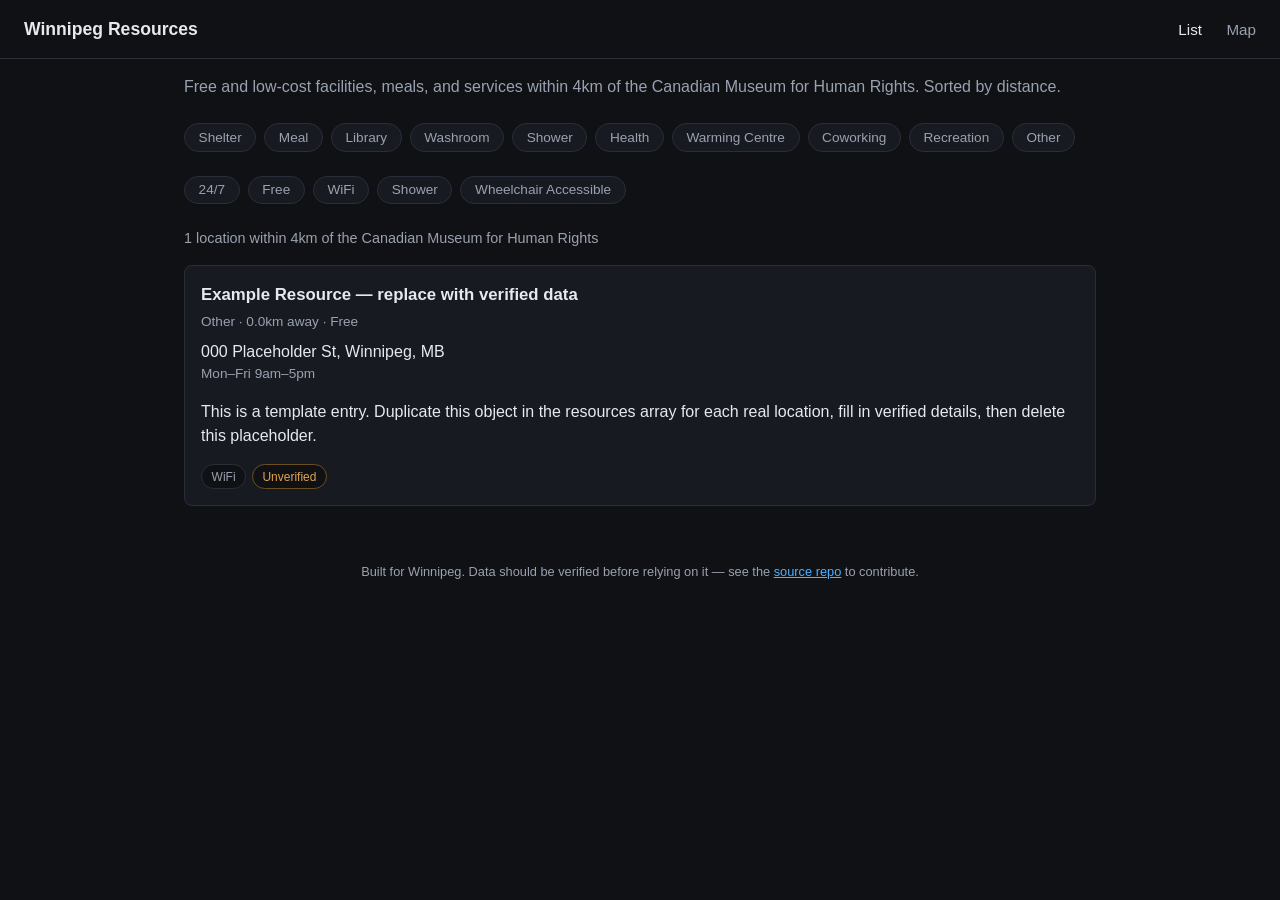
==== index.html @ 6c4f5598 "Initial project structure: resource list + map views Static HTML/CSS/JS site (no build step) with a " ====
<!doctype html>
<html lang="en">
<head>
  <meta charset="utf-8" />
  <meta name="viewport" content="width=device-width, initial-scale=1" />
  <title>Winnipeg Resources</title>
  <meta name="description" content="Free and low-cost resources within 4km of the Canadian Museum for Human Rights in Winnipeg." />
  <link rel="stylesheet" href="css/style.css" />
</head>
<body>
  <header class="site-header">
    <a class="brand" href="index.html">Winnipeg Resources</a>
    <nav>
      <a href="index.html" class="active">List</a>
      <a href="map/index.html">Map</a>
    </nav>
  </header>

  <main>
    <p class="tagline">
      Free and low-cost facilities, meals, and services within 4km of the
      Canadian Museum for Human Rights. Sorted by distance.
    </p>

    <div class="filters" id="category-filters"></div>
    <div class="filters" id="amenity-filters"></div>

    <p class="resource-count" id="resource-count">Loading…</p>
    <div class="resource-list" id="resource-list"></div>
  </main>

  <footer class="site-footer">
    Built for Winnipeg. Data should be verified before relying on it —
    see the <a href="https://github.com/hewhocutsdown/wpg">source repo</a> to contribute.
  </footer>

  <script src="js/utils.js"></script>
  <script src="js/list.js"></script>
</body>
</html>
---- css/style.css ----
:root {
  --bg: #0f1115;
  --bg-elevated: #171a21;
  --border: #2a2e38;
  --text: #e7e9ee;
  --text-dim: #9aa1af;
  --accent: #4fb0ff;
  --accent-dim: #1f4a66;
  --radius: 8px;
  font-family: -apple-system, BlinkMacSystemFont, "Segoe UI", Roboto, Helvetica, Arial, sans-serif;
}

* {
  box-sizing: border-box;
}

body {
  margin: 0;
  background: var(--bg);
  color: var(--text);
  line-height: 1.5;
}

a {
  color: var(--accent);
}

header.site-header {
  border-bottom: 1px solid var(--border);
  padding: 1rem 1.5rem;
  display: flex;
  flex-wrap: wrap;
  align-items: baseline;
  justify-content: space-between;
  gap: 0.5rem;
}

header.site-header .brand {
  font-weight: 700;
  font-size: 1.1rem;
  text-decoration: none;
  color: var(--text);
}

header.site-header nav a {
  margin-left: 1.25rem;
  text-decoration: none;
  color: var(--text-dim);
  font-size: 0.95rem;
}

header.site-header nav a.active,
header.site-header nav a:hover {
  color: var(--text);
}

main {
  max-width: 960px;
  margin: 0 auto;
  padding: 1.5rem;
}

.tagline {
  color: var(--text-dim);
  margin-top: -0.5rem;
  margin-bottom: 1.5rem;
}

.filters {
  display: flex;
  flex-wrap: wrap;
  gap: 0.5rem;
  margin-bottom: 1.5rem;
}

.filter-btn {
  background: var(--bg-elevated);
  border: 1px solid var(--border);
  color: var(--text-dim);
  border-radius: 999px;
  padding: 0.35rem 0.85rem;
  font-size: 0.85rem;
  cursor: pointer;
}

.filter-btn.active {
  background: var(--accent-dim);
  border-color: var(--accent);
  color: var(--text);
}

.filter-btn:hover {
  border-color: var(--accent);
}

.resource-count {
  color: var(--text-dim);
  font-size: 0.9rem;
  margin-bottom: 1rem;
}

.resource-list {
  display: grid;
  gap: 0.75rem;
}

.resource-card {
  background: var(--bg-elevated);
  border: 1px solid var(--border);
  border-radius: var(--radius);
  padding: 1rem;
}

.resource-card h3 {
  margin: 0 0 0.25rem;
  font-size: 1.05rem;
}

.resource-meta {
  color: var(--text-dim);
  font-size: 0.85rem;
  margin-bottom: 0.5rem;
}

.resource-tags {
  display: flex;
  flex-wrap: wrap;
  gap: 0.35rem;
  margin-top: 0.5rem;
}

.tag {
  background: var(--bg);
  border: 1px solid var(--border);
  border-radius: 999px;
  padding: 0.15rem 0.6rem;
  font-size: 0.75rem;
  color: var(--text-dim);
}

.tag.unverified {
  color: #e0a34f;
  border-color: #6b4f1f;
}

#map {
  height: 70vh;
  min-height: 420px;
  border-radius: var(--radius);
  border: 1px solid var(--border);
}

footer.site-footer {
  text-align: center;
  color: var(--text-dim);
  font-size: 0.8rem;
  padding: 2rem 1rem;
}

.leaflet-popup-content-wrapper {
  background: var(--bg-elevated);
  color: var(--text);
}

.leaflet-popup-tip {
  background: var(--bg-elevated);
}

.popup-title {
  font-weight: 700;
  margin-bottom: 0.25rem;
}
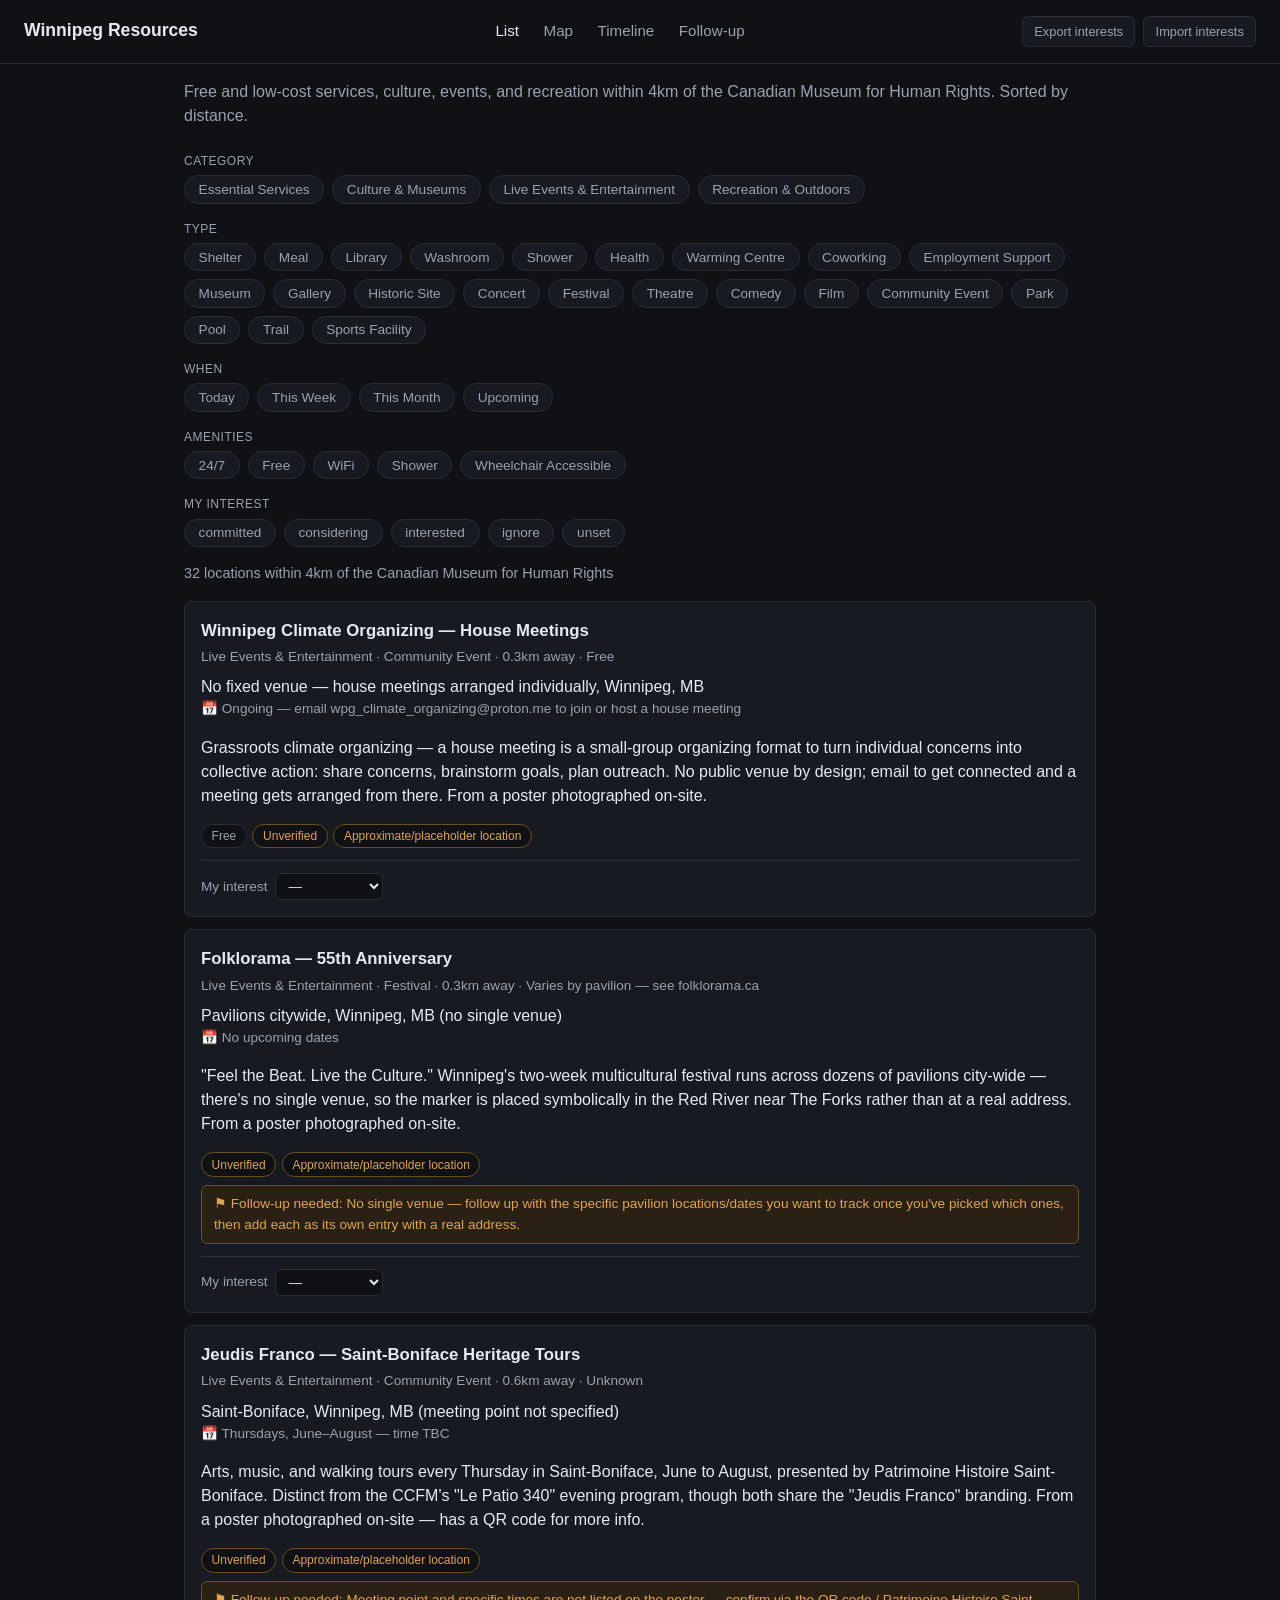
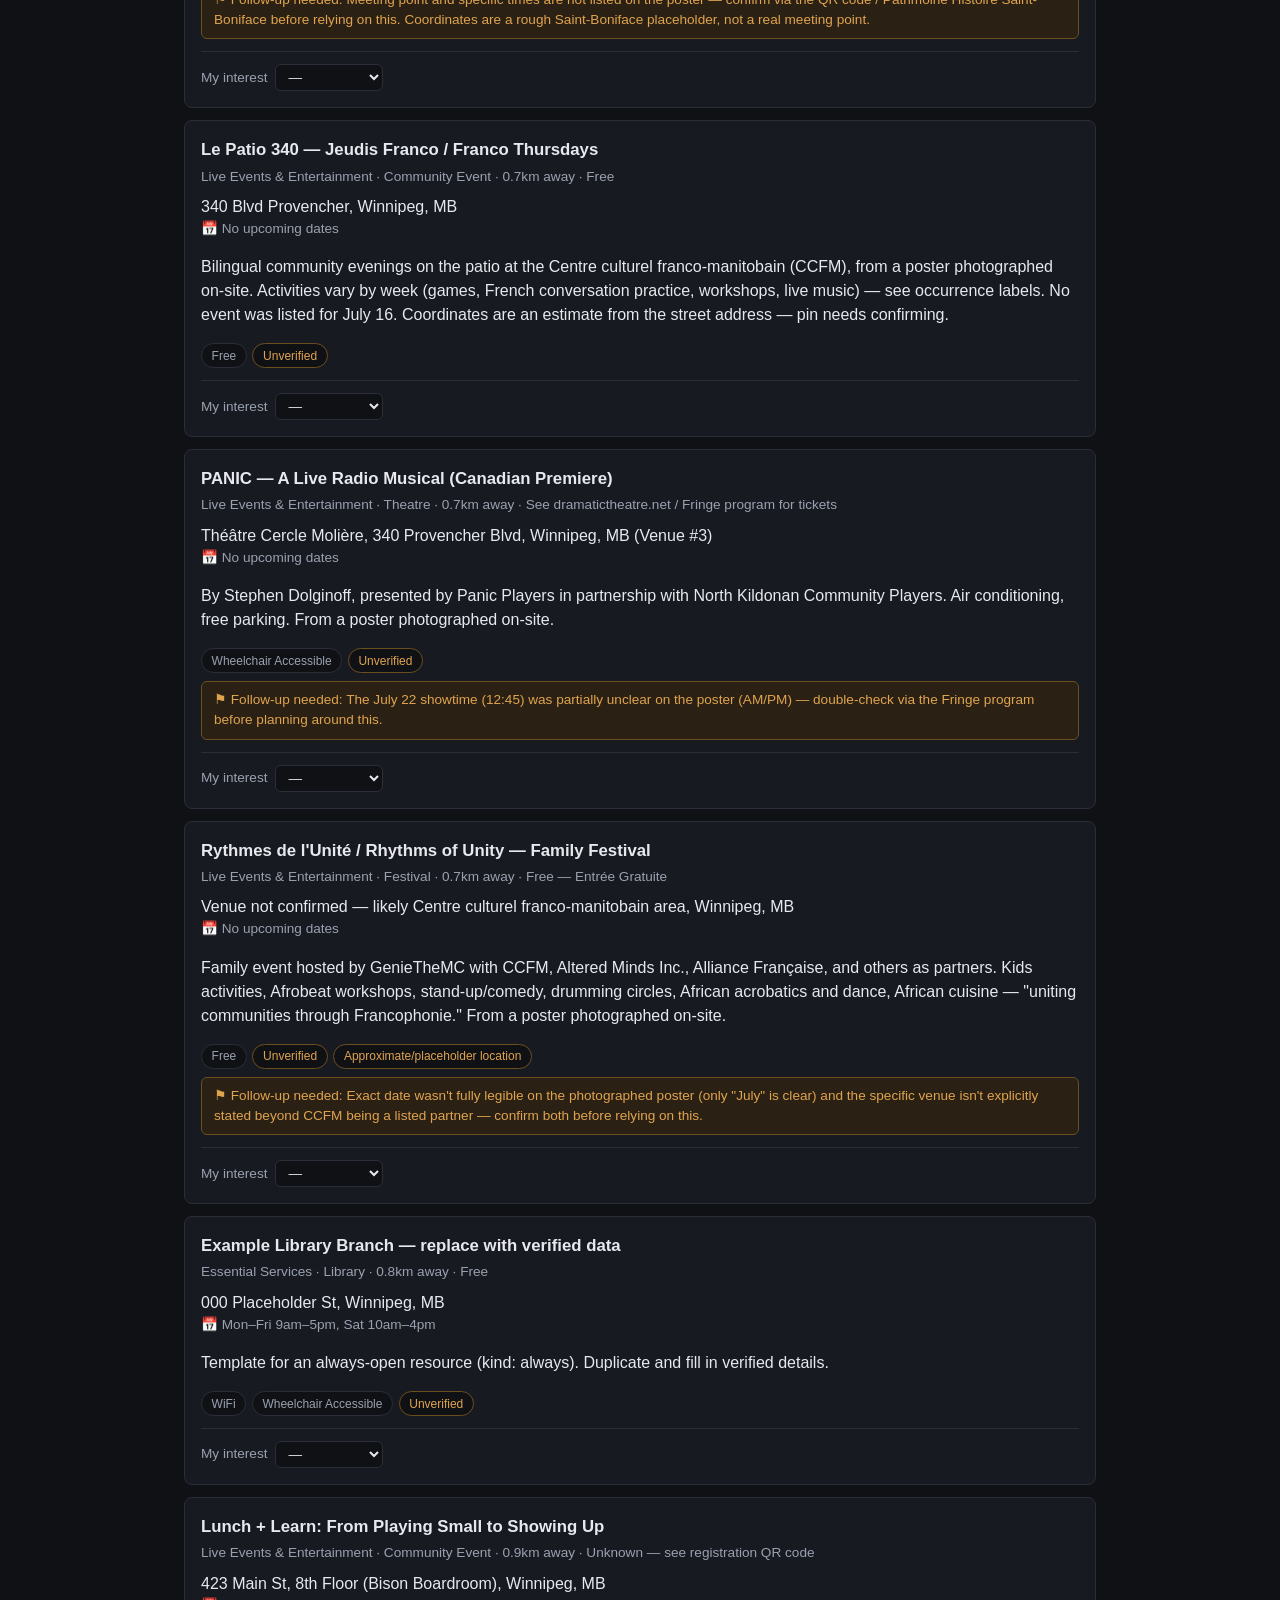
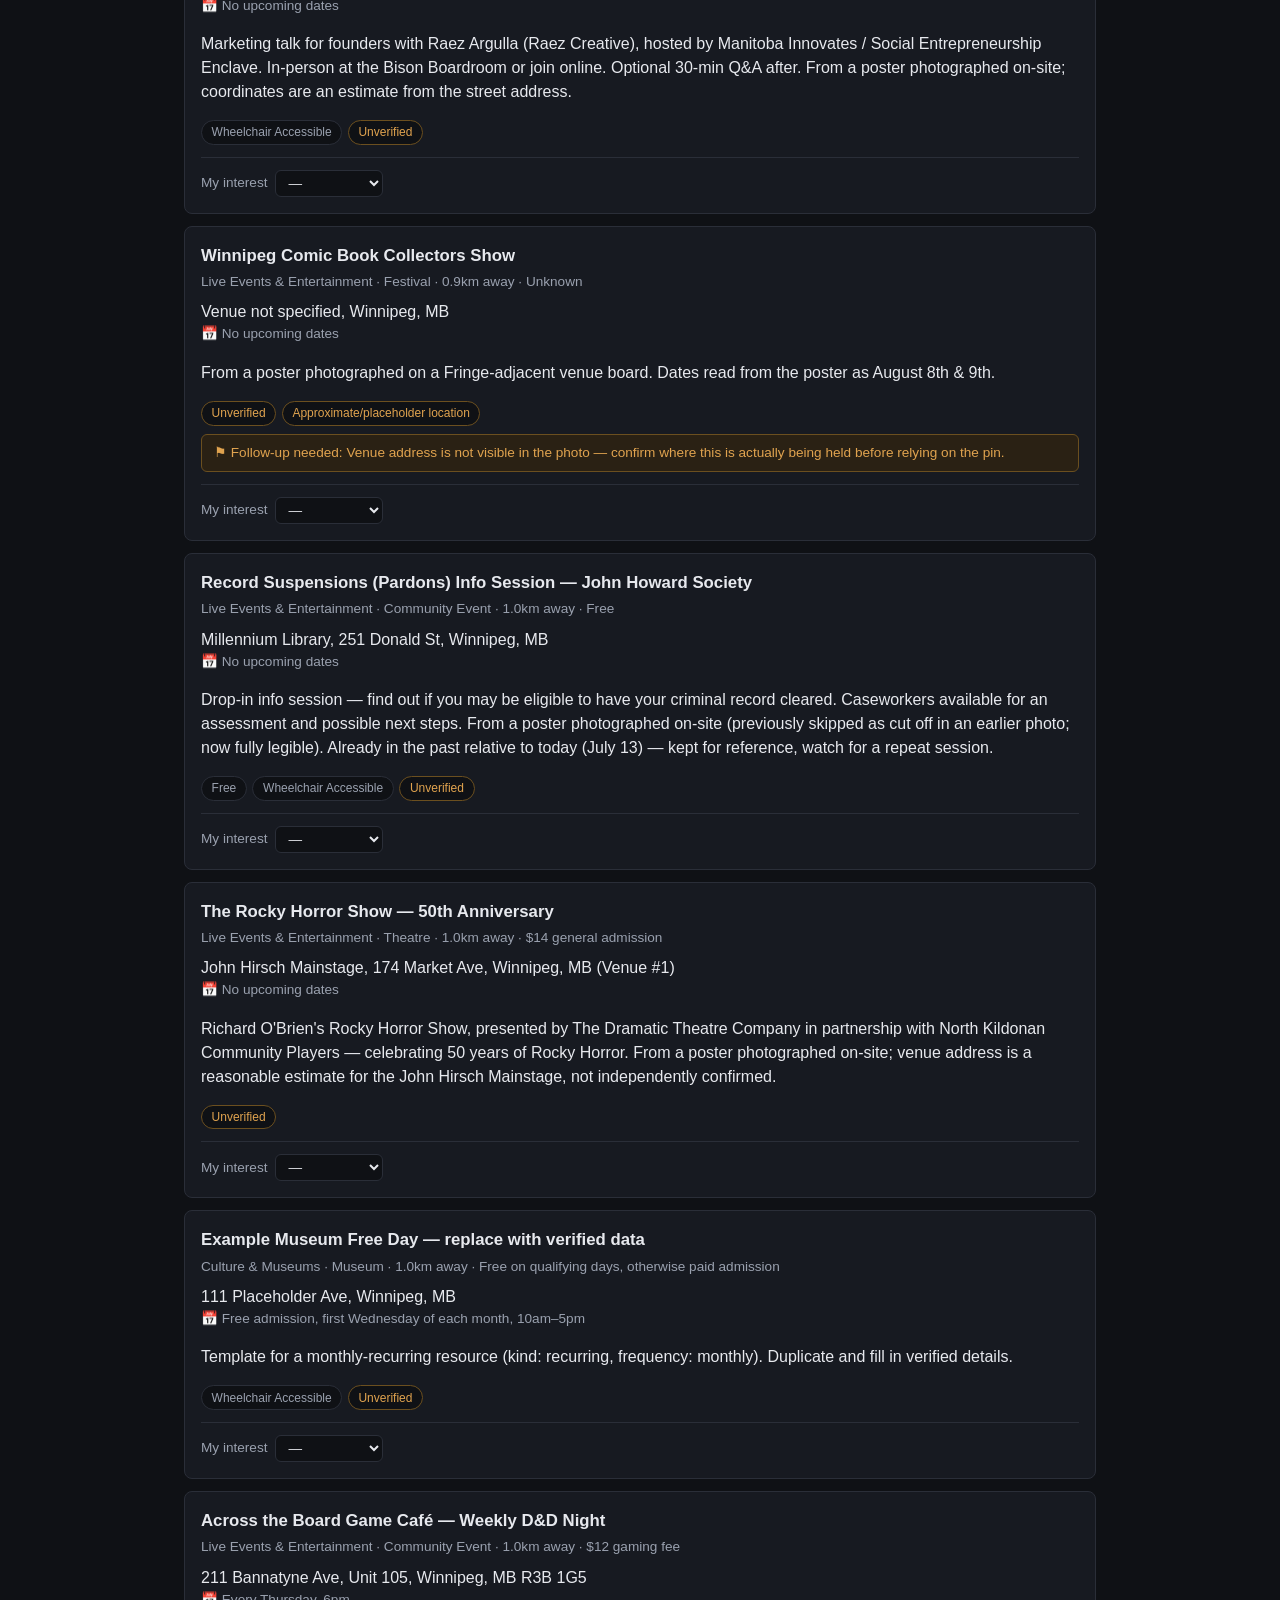
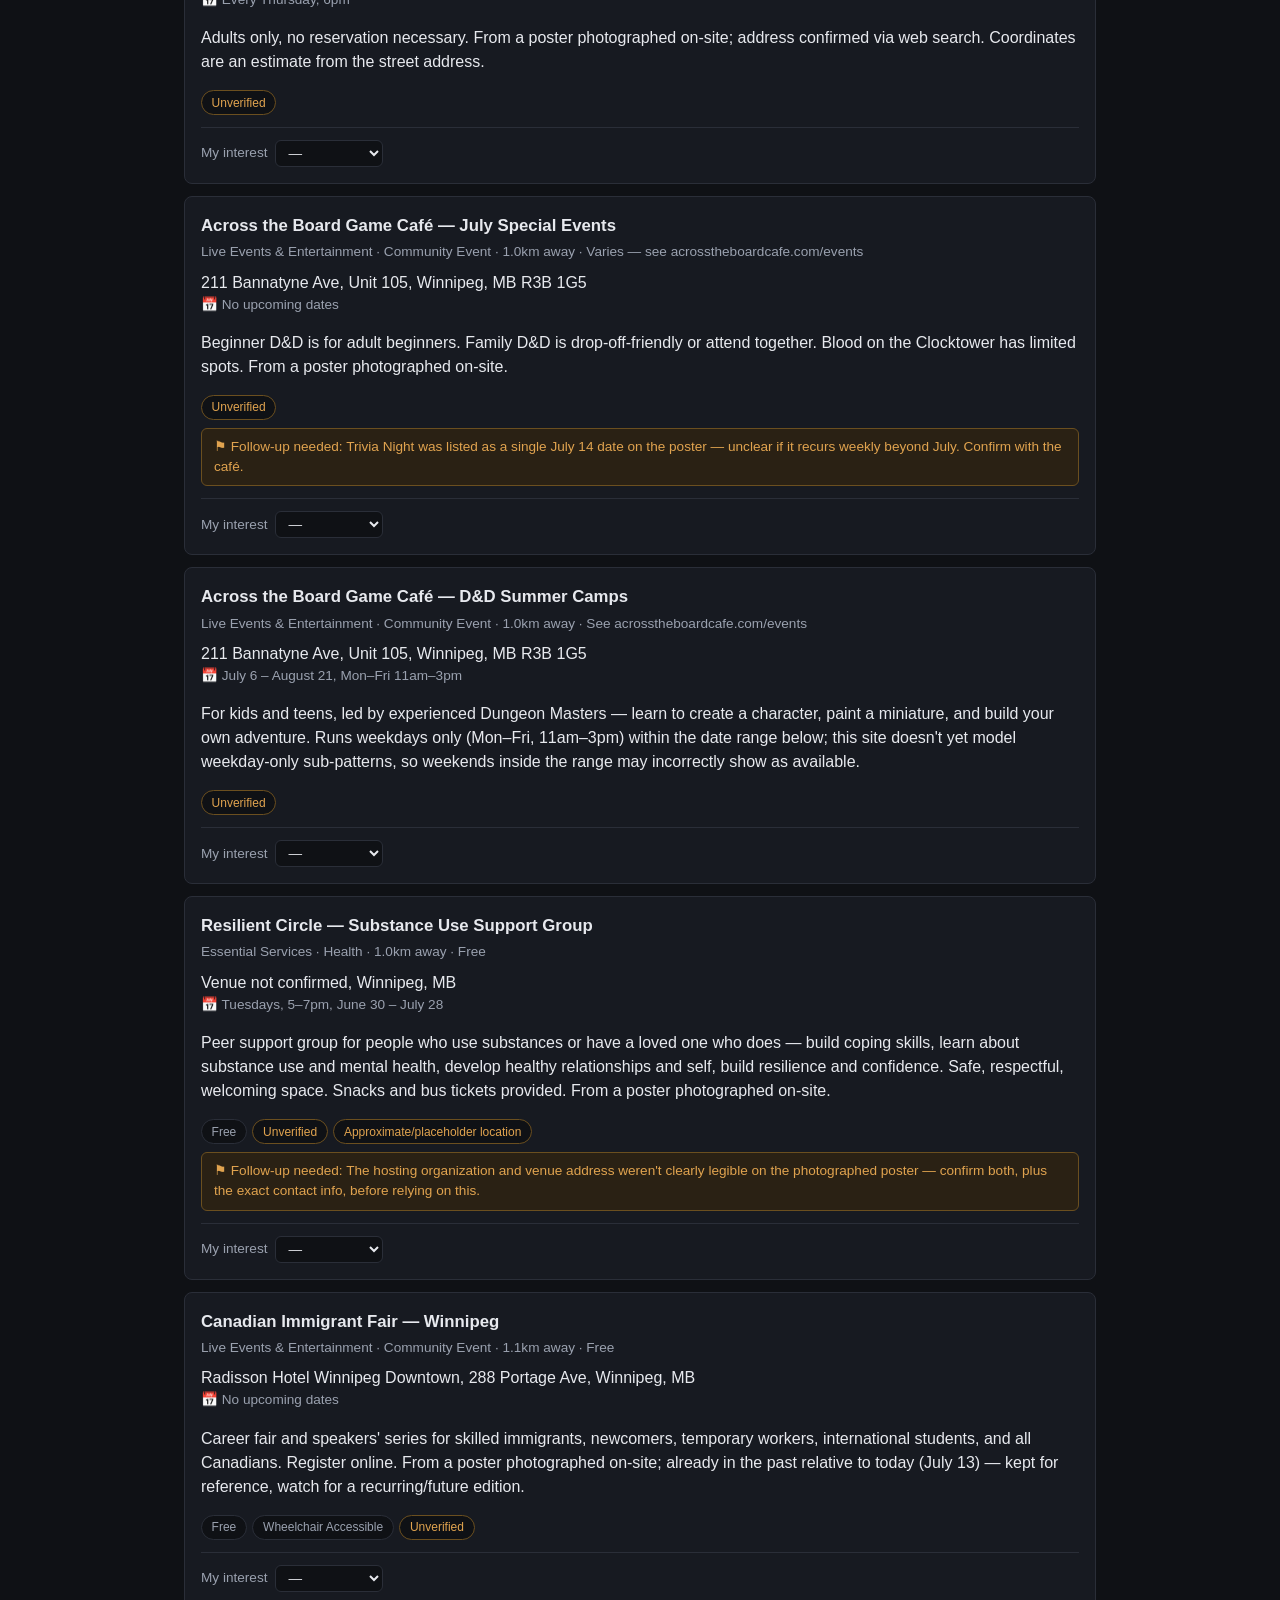
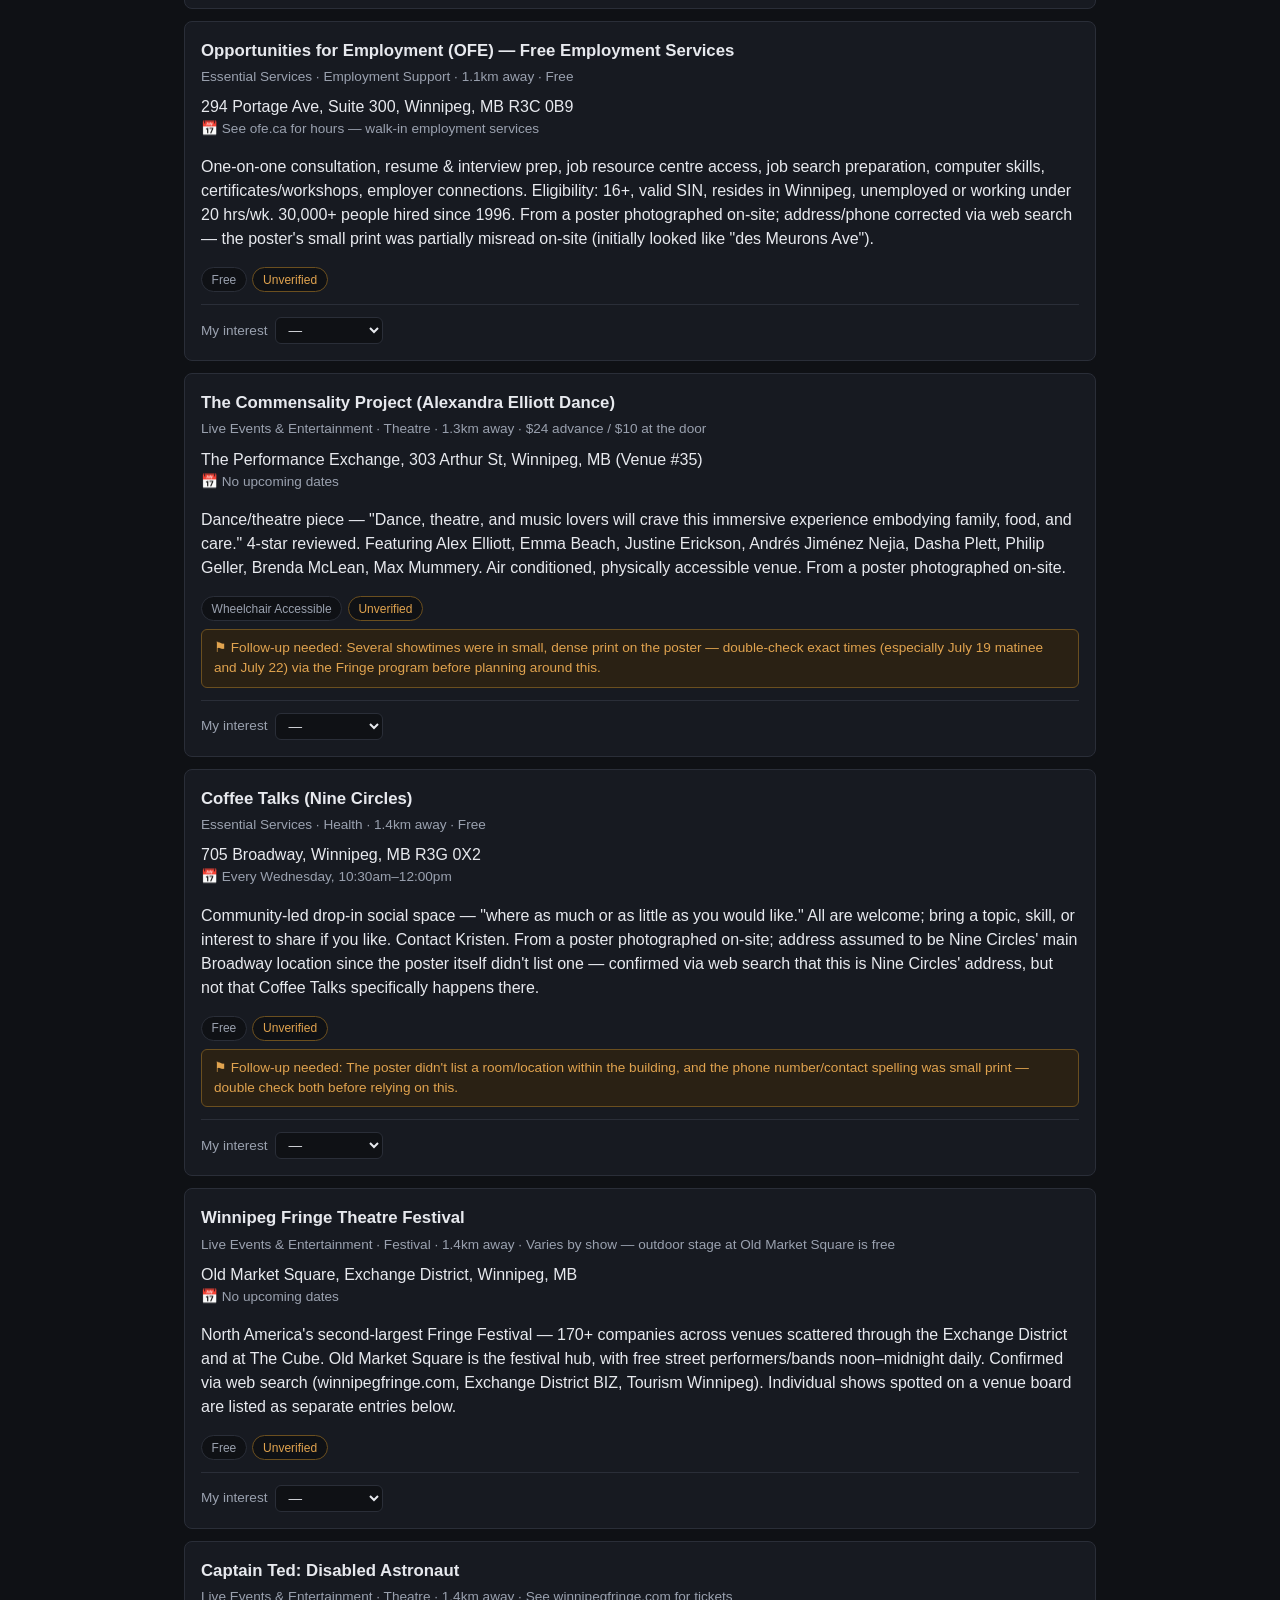
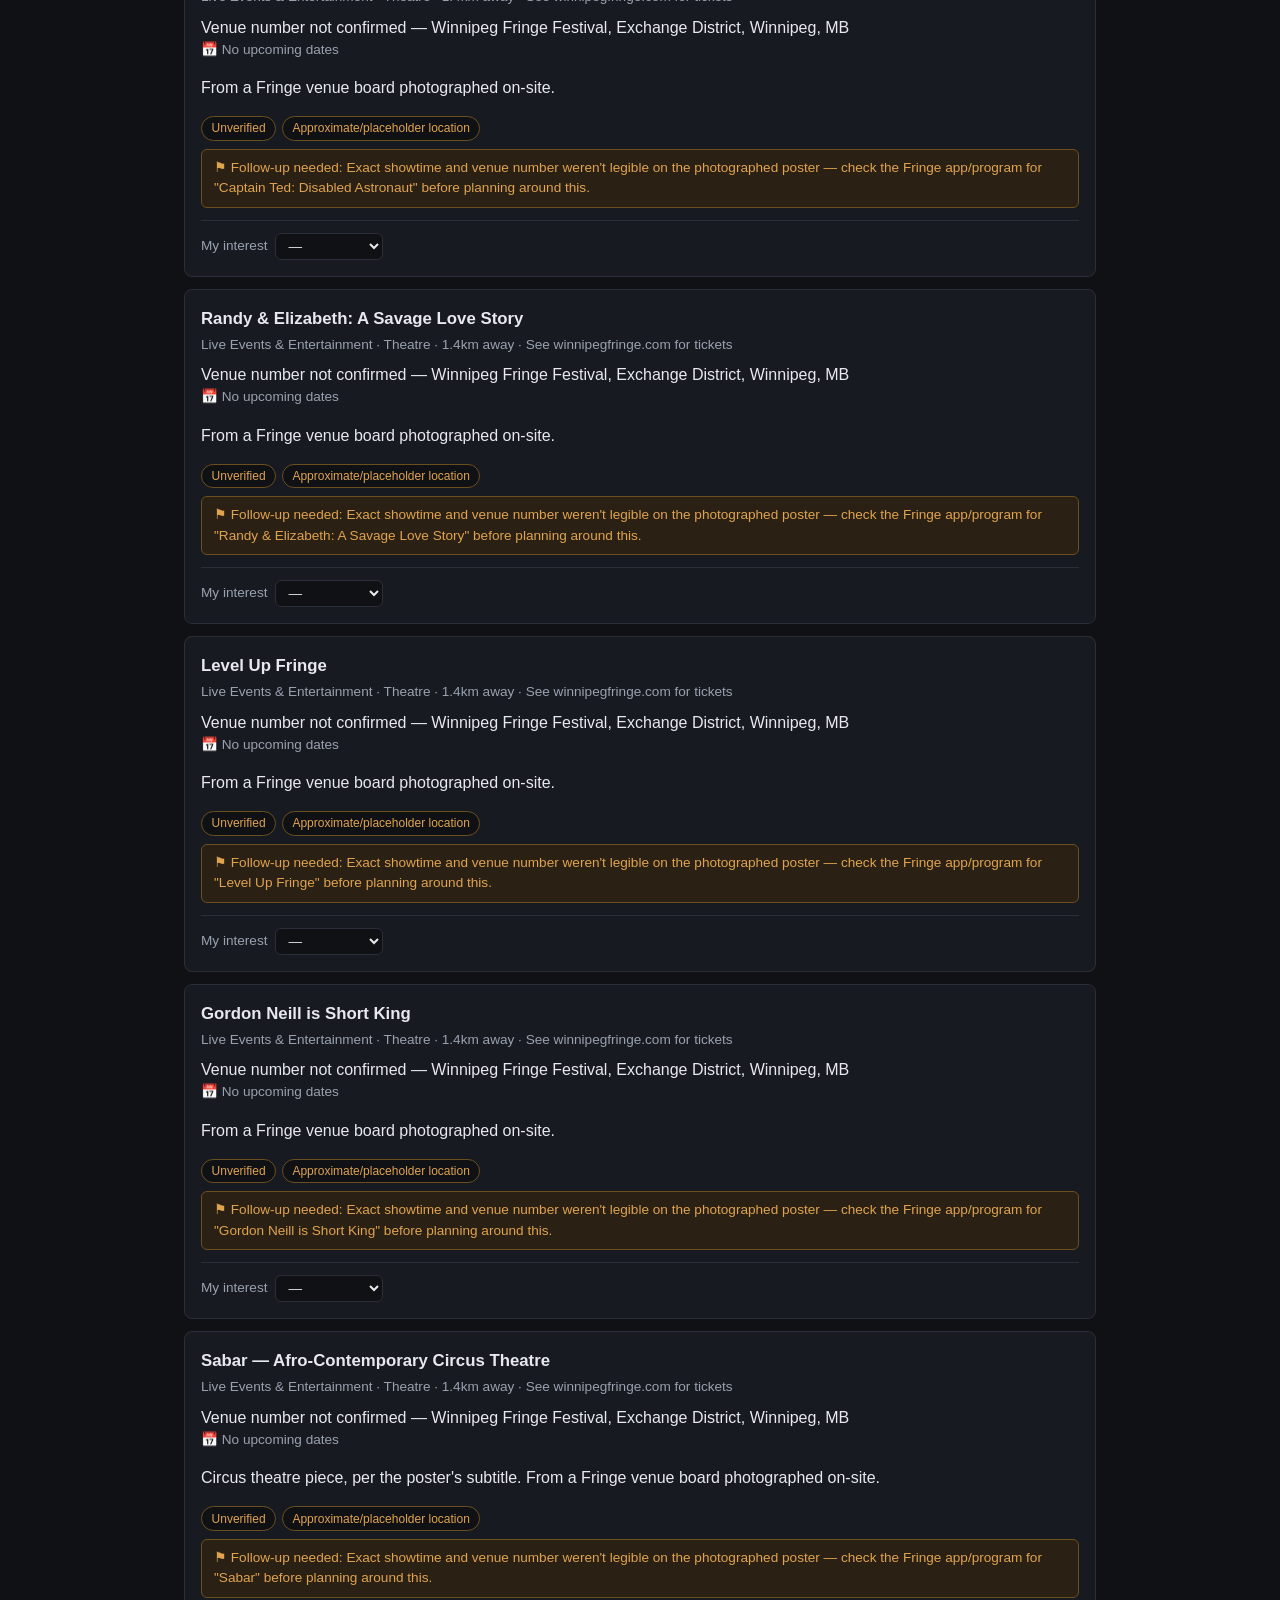
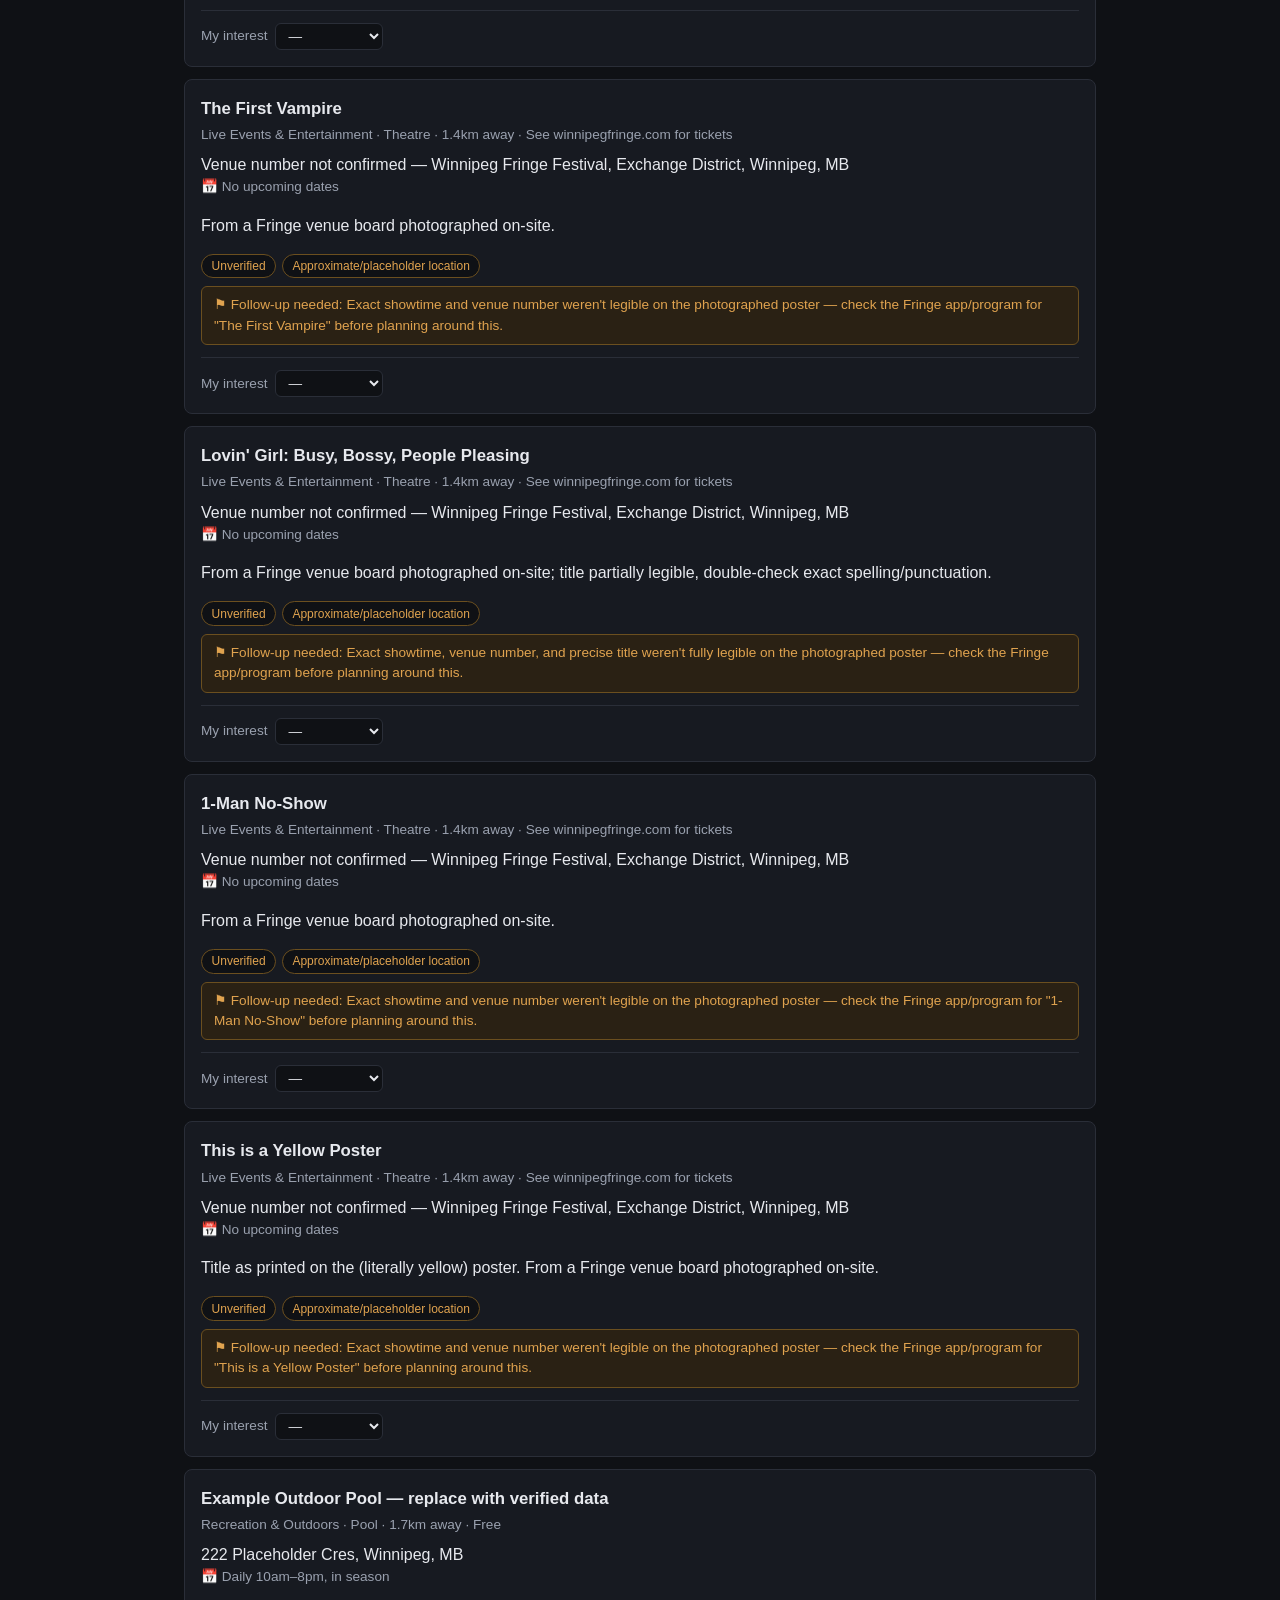
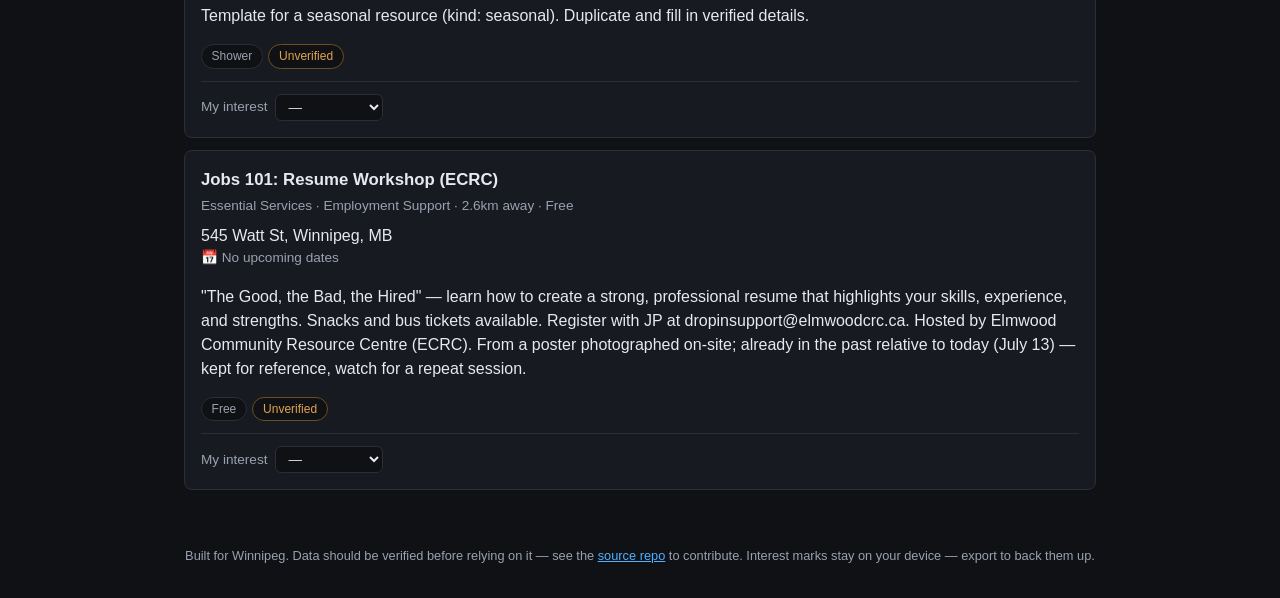
==== commit bb57639f: "Add follow-up tracking and populate dataset from photographed flyers New followUp and symbolicLocati" ====
--- a/index.html
+++ b/index.html
@@ -4,7 +4,7 @@
   <meta charset="utf-8" />
   <meta name="viewport" content="width=device-width, initial-scale=1" />
   <title>Winnipeg Resources</title>
-  <meta name="description" content="Free and low-cost resources within 4km of the Canadian Museum for Human Rights in Winnipeg." />
+  <meta name="description" content="Free and low-cost services, culture, events, and recreation within 4km of the Canadian Museum for Human Rights in Winnipeg." />
   <link rel="stylesheet" href="css/style.css" />
 </head>
 <body>
@@ -13,17 +13,42 @@
     <nav>
       <a href="index.html" class="active">List</a>
       <a href="map/index.html">Map</a>
+      <a href="timeline.html">Timeline</a>
+      <a href="followup.html">Follow-up</a>
     </nav>
+    <div class="interest-io">
+      <button id="export-interests" class="io-btn" type="button">Export interests</button>
+      <label class="io-btn" for="import-interests">Import interests</label>
+      <input type="file" id="import-interests" accept="application/json" hidden />
+    </div>
   </header>
 
   <main>
     <p class="tagline">
-      Free and low-cost facilities, meals, and services within 4km of the
-      Canadian Museum for Human Rights. Sorted by distance.
+      Free and low-cost services, culture, events, and recreation within 4km
+      of the Canadian Museum for Human Rights. Sorted by distance.
     </p>
 
-    <div class="filters" id="category-filters"></div>
-    <div class="filters" id="amenity-filters"></div>
+    <div class="filter-group">
+      <div class="filter-label">Category</div>
+      <div class="filters" id="metacategory-filters"></div>
+    </div>
+    <div class="filter-group">
+      <div class="filter-label">Type</div>
+      <div class="filters" id="category-filters"></div>
+    </div>
+    <div class="filter-group">
+      <div class="filter-label">When</div>
+      <div class="filters" id="time-filters"></div>
+    </div>
+    <div class="filter-group">
+      <div class="filter-label">Amenities</div>
+      <div class="filters" id="amenity-filters"></div>
+    </div>
+    <div class="filter-group">
+      <div class="filter-label">My interest</div>
+      <div class="filters" id="interest-filters"></div>
+    </div>
 
     <p class="resource-count" id="resource-count">Loading…</p>
     <div class="resource-list" id="resource-list"></div>
@@ -32,9 +57,12 @@
   <footer class="site-footer">
     Built for Winnipeg. Data should be verified before relying on it —
     see the <a href="https://github.com/hewhocutsdown/wpg">source repo</a> to contribute.
+    Interest marks stay on your device — export to back them up.
   </footer>
 
   <script src="js/utils.js"></script>
+  <script src="js/availability.js"></script>
+  <script src="js/interests.js"></script>
   <script src="js/list.js"></script>
 </body>
 </html>
--- a/css/style.css
+++ b/css/style.css
@@ -54,6 +54,26 @@
   color: var(--text);
 }
 
+.interest-io {
+  display: flex;
+  gap: 0.5rem;
+}
+
+.io-btn {
+  background: var(--bg-elevated);
+  border: 1px solid var(--border);
+  color: var(--text-dim);
+  border-radius: 6px;
+  padding: 0.3rem 0.7rem;
+  font-size: 0.8rem;
+  cursor: pointer;
+}
+
+.io-btn:hover {
+  border-color: var(--accent);
+  color: var(--text);
+}
+
 main {
   max-width: 960px;
   margin: 0 auto;
@@ -66,11 +86,22 @@
   margin-bottom: 1.5rem;
 }
 
+.filter-group {
+  margin-bottom: 1rem;
+}
+
+.filter-label {
+  font-size: 0.75rem;
+  text-transform: uppercase;
+  letter-spacing: 0.04em;
+  color: var(--text-dim);
+  margin-bottom: 0.35rem;
+}
+
 .filters {
   display: flex;
   flex-wrap: wrap;
   gap: 0.5rem;
-  margin-bottom: 1.5rem;
 }
 
 .filter-btn {
@@ -111,11 +142,42 @@
   padding: 1rem;
 }
 
+.resource-card.has-interest {
+  border-color: var(--accent);
+}
+
 .resource-card h3 {
   margin: 0 0 0.25rem;
   font-size: 1.05rem;
 }
 
+.availability-text::before {
+  content: "📅 ";
+}
+
+.card-controls {
+  margin-top: 0.75rem;
+  padding-top: 0.75rem;
+  border-top: 1px solid var(--border);
+}
+
+.interest-label {
+  font-size: 0.85rem;
+  color: var(--text-dim);
+  display: flex;
+  align-items: center;
+  gap: 0.5rem;
+}
+
+.interest-select {
+  background: var(--bg);
+  border: 1px solid var(--border);
+  color: var(--text);
+  border-radius: 6px;
+  padding: 0.25rem 0.5rem;
+  font-size: 0.85rem;
+}
+
 .resource-meta {
   color: var(--text-dim);
   font-size: 0.85rem;
@@ -141,6 +203,32 @@
 .tag.unverified {
   color: #e0a34f;
   border-color: #6b4f1f;
+}
+
+.followup-note {
+  background: #2a2114;
+  border: 1px solid #6b4f1f;
+  color: #e0a34f;
+  border-radius: 6px;
+  padding: 0.5rem 0.75rem;
+  font-size: 0.85rem;
+  margin: 0.5rem 0 0;
+}
+
+.timeline-group {
+  margin-bottom: 1.75rem;
+}
+
+.timeline-group-heading {
+  font-size: 1rem;
+  font-weight: 700;
+  margin-bottom: 0.6rem;
+  padding-bottom: 0.35rem;
+  border-bottom: 1px solid var(--border);
+}
+
+.timeline-group-heading.ongoing {
+  color: var(--accent);
 }
 
 #map {
